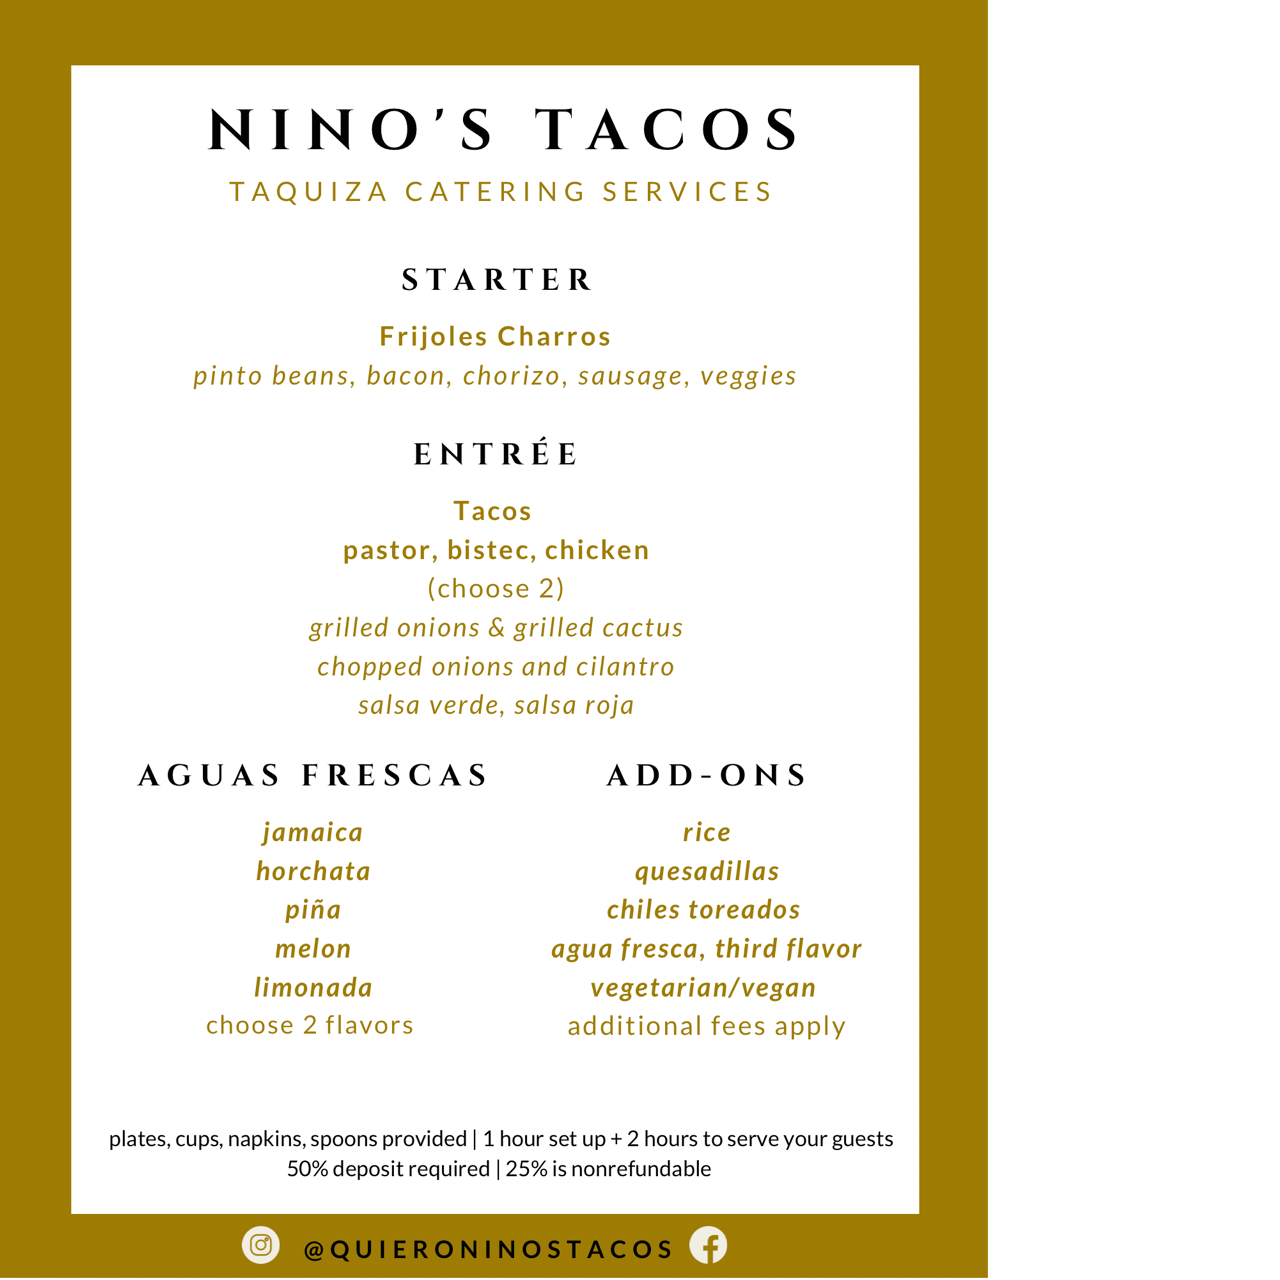
==== menu.html @ b7a63dcb "per client added menu as a new window and as an image" ====
<!DOCTYPE html>
<html lang="en">
<head>
    <meta charset="UTF-8">
    <meta http-equiv="X-UA-Compatible" content="IE=edge">
    <meta name="viewport" content="width=device-width, initial-scale=1.0">
    <link rel="stylesheet" href="https://stackpath.bootstrapcdn.com/bootstrap/4.3.1/css/bootstrap.min.css" integrity="sha384-ggOyR0iXCbMQv3Xipma34MD+dH/1fQ784/j6cY/iJTQUOhcWr7x9JvoRxT2MZw1T" crossorigin="anonymous">
    <link rel="stylesheet" href="css/main.css">
    <link rel="preconnect" href="https://fonts.googleapis.com">
<link rel="preconnect" href="https://fonts.gstatic.com" crossorigin>
<link href="https://fonts.googleapis.com/css2?family=Festive&display=swap" rel="stylesheet">
<link rel="preconnect" href="https://fonts.googleapis.com">
<link rel="preconnect" href="https://fonts.gstatic.com" crossorigin>
<link href="https://fonts.googleapis.com/css2?family=Festive&family=Yellowtail&display=swap" rel="stylesheet">



    <image src="/images/menu.PNG"></image>
   
    <script src="https://code.jquery.com/jquery-3.3.1.slim.min.js" integrity="sha384-q8i/X+965DzO0rT7abK41JStQIAqVgRVzpbzo5smXKp4YfRvH+8abtTE1Pi6jizo" crossorigin="anonymous"></script>
    <script src="https://cdnjs.cloudflare.com/ajax/libs/popper.js/1.14.7/umd/popper.min.js" integrity="sha384-UO2eT0CpHqdSJQ6hJty5KVphtPhzWj9WO1clHTMGa3JDZwrnQq4sF86dIHNDz0W1" crossorigin="anonymous"></script>
    <script src="https://stackpath.bootstrapcdn.com/bootstrap/4.3.1/js/bootstrap.min.js" integrity="sha384-JjSmVgyd0p3pXB1rRibZUAYoIIy6OrQ6VrjIEaFf/nJGzIxFDsf4x0xIM+B07jRM" crossorigin="anonymous"></script>
    <script src="js/index.js"></script>
</body>
</html>
---- css/main.css ----
.transition {
    -webkit-transition: background-color 0.75s ease-out;
    -moz-transition: background-color 0.75s ease-out;
    -o-transition: background-color 0.75s ease-out;
    transition: background-color 0.75s ease-out;
}
html {
    scroll-behavior: smooth;
  }

.bg-black {
    background-color: black;
}
.bg-white{
    background-color: rgb(253,254,255);
}

.text-white{
    color: rgb(253, 254, 255);
}

.halfopaque {
    
    background-color: rgba(26, 24, 24, 0.5)

}

.transparent {
    opacity: 1;
}

.fullopaque {
    opacity:0;
}


.row {
    width: 100%;
}

.col-centered{
    float: none;
    margin: 0 auto;
}

.gold-text {
    color: #f6bf12;
}

.gold-bg {
    background-color:rgb(255, 174, 0);
}

.black-text {
    color: #060808;
}
.black-background {
    background-color: #060808;
}


.yellow-hover-expand :hover {
    
    /* font-size: 1.2rem; */
    background-color: rgb(248, 235, 54);

    transition:  0.3s ease-in-out;
  
    
}

.whitesmoke {
    background-color: whitesmoke;
}

.fa {
    transform: scale(2);
    font-size: 30px;
    width: 30px;
    text-decoration: none;
    border-radius: 50%;
  }

.footer {
    background-color: #908c8c;
}
/* Scroll-to effect needs to be adjusted for stucky header */
.adjusted { 
    padding-top: 4em;
    margin-top: -4em;
  }
.bg-offwhite {
    background-color: white;
}

.cursive {
    font-family: 'Festive', cursive;
    font-family: 'Yellowtail', cursive;
}


.menuborder {
    border-style: solid;
    border-width: 3rem;
    border-color: #9D7B0C;
}

.animated {
   
    background-repeat: no-repeat;
    
  
    -webkit-animation-duration: 3s;
    animation-duration: 3s;
    -webkit-animation-fill-mode: both;
    animation-fill-mode: both;
 }
 
 @-webkit-keyframes fadeInDown {
    0% {
       opacity: 0;
       -webkit-transform: translateY(-20px);
    }
    100% {
       opacity: 1;
       -webkit-transform: translateY(0);
    }
 }
 
 @keyframes fadeInDown {
    0% {
       opacity: 0;
       transform: translateY(-20px);
    }
    100% {
       opacity: 1;
       transform: translateY(0);
    }
 }
 
 .fadeInDown {
    -webkit-animation-name: fadeInDown;
    animation-name: fadeInDown;
 }
  
 @-webkit-keyframes fadeInUp {
    0% {
       opacity: 0;
       -webkit-transform: translateY(20px);
    }
    100% {
       opacity: 1;
       -webkit-transform: translateY(0);
    }
 }
 
 @keyframes fadeInUp {
    0% {
       opacity: 0;
       transform: translateY(20px);
    }
    100% {
       opacity: 1;
       transform: translateY(0);
    }
 }
 
 .fadeInUp {
    -webkit-animation-name: fadeInUp;
    animation-name: fadeInUp;
 }

.font-large {
    font-size: 10vw;
}
.font-medium {
    font-size: 1.75vw;
}
.font-small {
    font-size: 1.5vw;
}

.success {
    background-color: #4BB543;
}

.cream{
    background-color: #FFFAF3;
}

html,body{
    margin:0;
    }
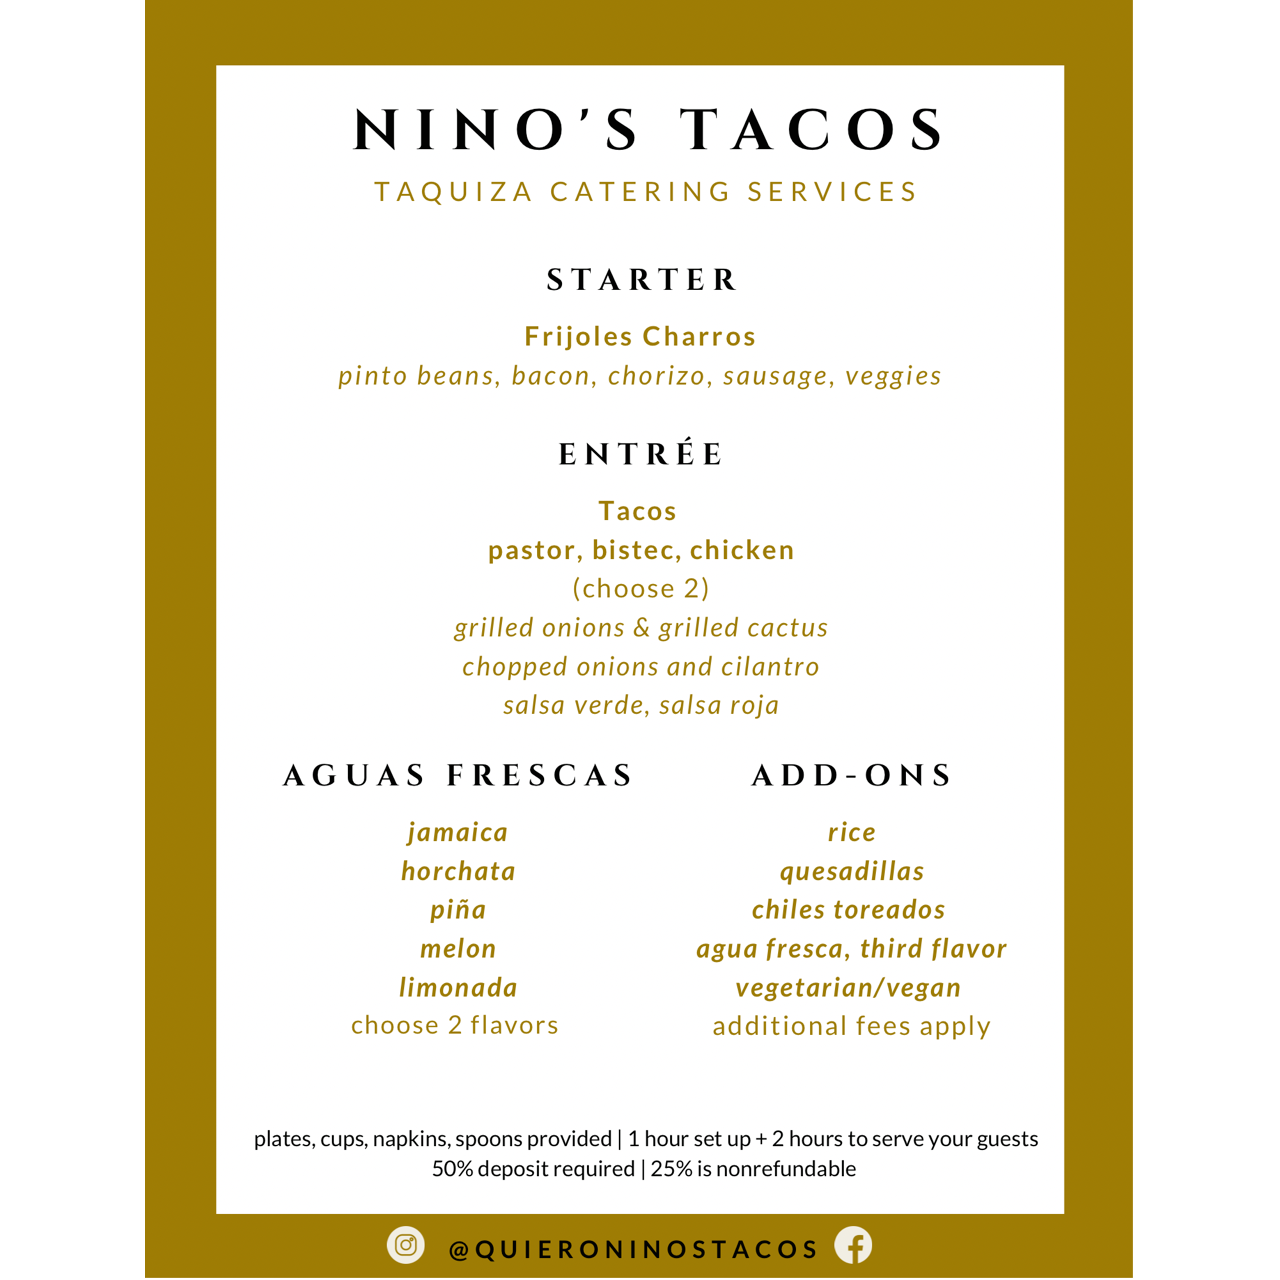
==== commit 806f2ecb: "centered menu" ====
--- a/menu.html
+++ b/menu.html
@@ -14,8 +14,10 @@
 <link href="https://fonts.googleapis.com/css2?family=Festive&family=Yellowtail&display=swap" rel="stylesheet">
 
 
-
-    <image src="/images/menu.PNG"></image>
+    <div class="text-center">
+        <image src="/images/menu.PNG"></image>
+    </div>
+    
    
     <script src="https://code.jquery.com/jquery-3.3.1.slim.min.js" integrity="sha384-q8i/X+965DzO0rT7abK41JStQIAqVgRVzpbzo5smXKp4YfRvH+8abtTE1Pi6jizo" crossorigin="anonymous"></script>
     <script src="https://cdnjs.cloudflare.com/ajax/libs/popper.js/1.14.7/umd/popper.min.js" integrity="sha384-UO2eT0CpHqdSJQ6hJty5KVphtPhzWj9WO1clHTMGa3JDZwrnQq4sF86dIHNDz0W1" crossorigin="anonymous"></script>
--- a/css/main.css
+++ b/css/main.css
@@ -190,4 +190,19 @@
 
 html,body{
     margin:0;
-    }+    }
+
+    .scrollbar {
+        overflow-y: scroll;
+        scroll-behavior: smooth
+      }
+      .scrollbar-primary {
+        scrollbar-color: #4285f4 #f5f5f5;
+      }
+      .scrollbar-primary::-webkit-scrollbar {
+      width: 12px;
+      background-color: #F5F5F5; }
+      
+      .scrollbar-primary::-webkit-scrollbar-thumb {
+      border-radius: 10px;
+      }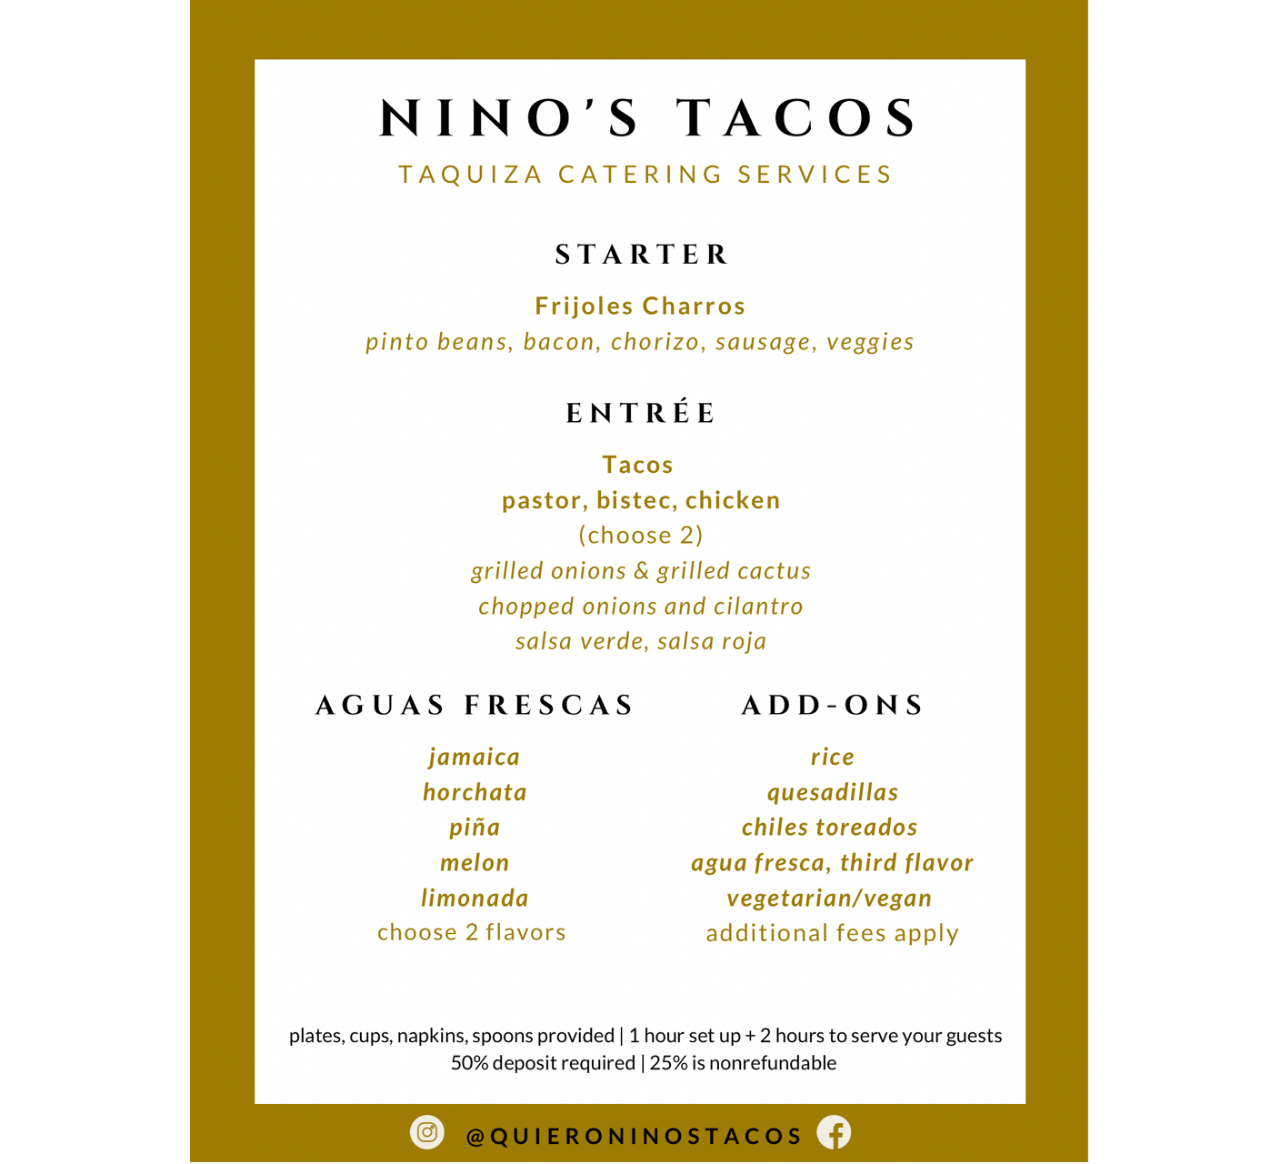
==== commit f0228f9d: "centered menu image" ====
--- a/menu.html
+++ b/menu.html
@@ -14,8 +14,8 @@
 <link href="https://fonts.googleapis.com/css2?family=Festive&family=Yellowtail&display=swap" rel="stylesheet">
 
 
-    <div class="text-center">
-        <image src="/images/menu.PNG"></image>
+    <div class="text-center" >
+        <image src="/images/menu.PNG" style="width:100vh"></image>
     </div>
     
    
--- a/css/main.css
+++ b/css/main.css
@@ -4,12 +4,22 @@
     -o-transition: background-color 0.75s ease-out;
     transition: background-color 0.75s ease-out;
 }
+
+.center {
+  display:flex;
+  justify-content: center;
+  align-items:center;
+}
 html {
     scroll-behavior: smooth;
   }
 
+  .belgrano {
+    font-family: 'Belgrano', serif;
+  }
+
 .bg-black {
-    background-color: black;
+    background-color: rgb(25,26,21);
 }
 .bg-white{
     background-color: rgb(253,254,255);
@@ -48,7 +58,7 @@
 }
 
 .gold-bg {
-    background-color:rgb(255, 174, 0);
+    background-color:#f9be36;
 }
 
 .black-text {
@@ -94,8 +104,8 @@
 }
 
 .cursive {
-    font-family: 'Festive', cursive;
-    font-family: 'Yellowtail', cursive;
+  font-family: 'Architects Daughter', cursive;
+  color:#f9be36;
 }
 
 
@@ -205,4 +215,91 @@
       
       .scrollbar-primary::-webkit-scrollbar-thumb {
       border-radius: 10px;
-      }+      }
+
+
+      /* The flip card container - set the width and height to whatever you want. We have added the border property to demonstrate that the flip itself goes out of the box on hover (remove perspective if you don't want the 3D effect */
+.flip-card {
+    background-color: transparent;
+    width: 100%;
+    height: 10rem;
+    
+    /* border: 1px solid #f1f1f1; */
+    perspective: 1000px; /* Remove this if you don't want the 3D effect */
+  }
+  
+  /* This container is needed to position the front and back side */
+  .flip-card-inner {
+    position: relative;
+    width: 100%;
+    height: 100%;
+    text-align: center;
+    transition: transform 0.8s;
+    transform-style: preserve-3d;
+  }
+  
+  /* Do an horizontal flip when you move the mouse over the flip box container */
+  .flip-card:hover .flip-card-inner {
+    transform: rotateY(180deg);
+  }
+  
+  /* Position the front and back side */
+  .flip-card-front, .flip-card-back {
+    position: absolute;
+    width: 100%;
+    height: 100%;
+    -webkit-backface-visibility: hidden; /* Safari */
+    backface-visibility: hidden;
+  }
+  
+  /* Style the front side (fallback if image is missing) */
+  .flip-card-front {
+    background-color: white;
+    color: black;
+  }
+  
+  /* Style the back side */
+  .flip-card-back {
+    background-color: white;
+    color: black;
+    transform: rotateY(180deg);
+  }
+
+
+  .navmodal {
+    font-size:2em;
+    color:black;
+    text-decoration: none;
+  }
+  a:hover {
+      color: rgb(255, 174, 0);
+  }
+ 
+  a {
+    text-decoration: none !important;
+  }
+
+  .cn {
+    display: flex;
+    justify-content: center;
+    align-items: center; 
+  }
+  
+  .adjustedHeight{
+    height:100vh;
+}
+ 
+ .border-gold {
+   border-style: solid;
+   border-width: 5px;
+   border-color:#f9be36;
+ }
+
+  @media (max-width: 600px)
+  {
+    .adjustedHeight{
+      height:90vh !important;
+      
+  }
+  }
+ 